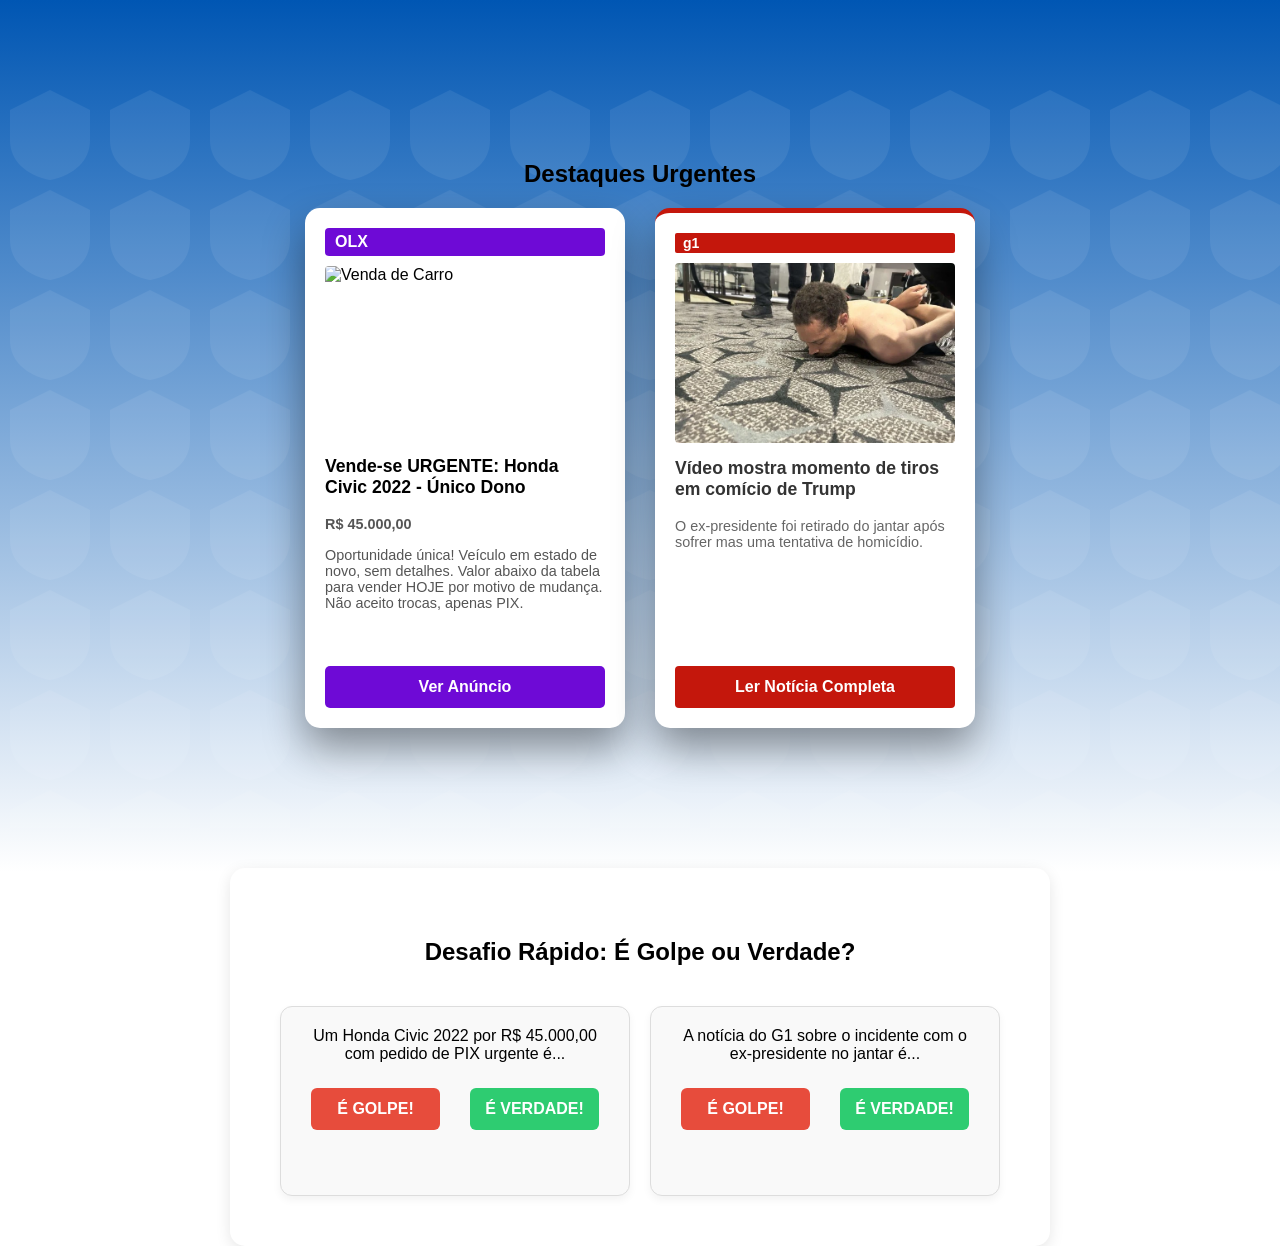
==== quiz.html @ 867a45e5 "Add files via upload Adicionando pagina de alerta e renomeando quiz." ====
<!DOCTYPE html>
<html lang="pt-br">
    <head>
        <meta charset="UTF-8">
        <title>Mentes em Ação</title>
        <link rel="stylesheet"
        href="pagina.css"
    </head>
    <body>
       <section class="propaganda">
    <h2>Destaques Urgentes</h2>
    
    <div class="container-cards">
        <div class="card">
    <div class="tag-olx">OLX</div>
    
    <img src="https://images.unsplash.com/photo-1541899481282-d53bffe3c35d?w=400" alt="Venda de Carro">

    <div class="conteudo-card">
        <h3>Vende-se URGENTE: Honda Civic 2022 - Único Dono</h3>
        <p class="preco-golpe">R$ 45.000,00</p> 
        <p>Oportunidade única! Veículo em estado de novo, sem detalhes. Valor abaixo da tabela para vender HOJE por motivo de mudança. Não aceito trocas, apenas PIX.</p>
    </div>
    <a href="https://www.olx.com.br/autos-e-pecas/carros-vans-e-utilitarios" target="_blank" class="botao-personalizado btn-roxo">Ver Anúncio</a>
    
</div>
        <div class="card noticia-g1">
    <div class="tag-g1">g1</div>
            <img src="trump.jpg">
    
    <div class="conteudo-card">
        <h3>Vídeo mostra momento de tiros em comício de Trump</h3>
        <p>O ex-presidente foi retirado do jantar após sofrer mas uma tentativa de homicídio.</p>
    </div>

   <a href="https://g1.globo.com/mundo/noticia/2026/04/27/atirador-que-abriu-fogo-em-jantar-com-trump-e-formalmente-acusado-de-tentar-matar-presidente-dos-eua.ghtml" target="_blank" class="botao-g1">
    Ler Notícia Completa
</a>
</div>
    
</section>
<section class="quiz-interativo">
    <h2>Desafio Rápido: É Golpe ou Verdade?</h2>
    
    <div class="quiz-container">
        <div class="quiz-item">
            <p>Um Honda Civic 2022 por R$ 45.000,00 com pedido de PIX urgente é...</p>
            <div class="botoes-quiz">
                <button onclick="verificar(1, true)" class="btn-quiz golpe">É GOLPE!</button>
                <button onclick="verificar(1, false)" class="btn-quiz verdade">É VERDADE!</button>
            </div>
            <p id="resultado-1" class="msg-feedback"></p>
        </div>

        <div class="quiz-item">
            <p>A notícia do G1 sobre o incidente com o ex-presidente no jantar é...</p>
            <div class="botoes-quiz">
                <button onclick="verificar(2, false)" class="btn-quiz golpe">É GOLPE!</button>
                <button onclick="verificar(2, true)" class="btn-quiz verdade">É VERDADE!</button>
            </div>
            <p id="resultado-2" class="msg-feedback"></p>
        </div>
    </div>
</section>

<script>
function verificar(pergunta, acertou) {
    const campo = document.getElementById('resultado-' + pergunta);
    if (acertou) {
        campo.innerHTML = "✅ **Acertou!** Ótima análise.";
        campo.style.color = "green";
    } else {
        campo.innerHTML = "❌ **Cuidado!** Verifique os sinais novamente.";
        campo.style.color = "red";
    }
}
</script>




    </body>
</html>
---- pagina.css ----
/* 1. Configuração de reset (topo do arquivo) */
* {
    margin: 0;
    padding: 0;
    box-sizing: border-box;
    font-family: Arial, sans-serif;
}

/* 2. O fundo azul com branco e centralização */
body {
    width: 100%;
    min-height: 100vh;
    background: linear-gradient(180deg, #0056b3 0%, #ffffff 70%) no-repeat;
    display: flex;
    flex-direction: column;
    align-items: center;
    padding-top: 80px; 
}
/* Essa é a parte que faltava para colocar um do lado do outro */
.container-cards {
    display: flex;           /* Ativa o alinhamento flexível */
    flex-direction: row;     /* Força a ficar em linha (lado a lado) */
    justify-content: center; /* Centraliza o par de cards na tela */
    align-items: flex-start; /* Alinha os cards pelo topo */
    gap: 30px;               /* Cria o espaço entre um card e outro */
    flex-wrap: wrap;         /* Se a tela diminuir, um vai para baixo do outro */
    width: 100%;
    max-width: 1200px;       /* Evita que fiquem muito longe em telas enormes */
    margin: 20px auto;       /* Centraliza o bloco todo */
}
/* 3. Estilo dos Cards */
.card {
    background-color: white;
    border-radius: 8px;
    width: 320px;
    /* Altura fixa para os dois cards serem idênticos */
    height: 520px; 
    padding: 20px;
    box-shadow: 0 15px 35px rgba(0,0,0,0.2);
    
    /* O segredo para alinhar tudo dentro */
    display: flex;
    flex-direction: column;
}

.card img {
    width: 100%;
    height: 180px;
    object-fit: cover;
    border-radius: 4px;
    margin-bottom: 10px;
}

.card h3 {
    font-size: 1.1rem;
    margin-bottom: 10px;
    /* Define um espaço fixo para o título */
    min-height: 50px; 
}

.card p {
    font-size: 0.9rem;
    color: #555;
    /* Faz o texto ocupar o espaço que sobrar, empurrando o botão */
    flex-grow: 1; 
    margin-bottom: 15px;
}

.botao-personalizado {
    display: block;
    width: 100%;
    padding: 12px 0;
    text-decoration: none;
    border-radius: 5px;
    font-weight: bold;
    text-align: center;
    /* Garante que o botão fique sempre no final */
    margin-top: auto; 
}

/* 5. Cores dos botões */
.btn-roxo { 
    background-color: #6e0ad6; 
    color: white !important; 
}

.btn-azul { 
    background-color: #0056b3; 
    color: white !important; 
}
/* Estilo específico para o Card do G1 */
.noticia-g1 {
    border-top: 5px solid #c4170c !important; /* Linha vermelha clássica do G1 */
}

.tag-g1 {
    background-color: #c4170c;
    color: white;
    font-weight: bold;
    font-size: 14px;
    padding: 2px 8px;
    display: inline-block;
    margin-bottom: 10px;
    border-radius: 2px;
}

.botao-g1 {
    display: block;
    width: 100%;
    padding: 12px;
    background-color: #c4170c; /* Vermelho G1 */
    color: white !important;
    text-decoration: none;
    font-weight: bold;
    text-align: center;
    border-radius: 4px;
    margin-top: auto;
    transition: background 0.3s;
}

.botao-g1:hover {
    background-color: #a3130a;
}

/* Garante que o título do G1 seja preto e sério */
.noticia-g1 h3 {
    color: #333;
    font-size: 1.1rem;
    text-align: left;
    margin-top: 5px;
}

.noticia-g1 p {
    text-align: left;
    color: #666;
}
.preco-golpe {
    color: #2ecc71;
    font-size: 1.5rem;
    font-weight: bold;
    margin: 10px 0;
}

/* Estilo para a tag da OLX se você ainda não tiver */
.tag-olx {
    background-color: #6E0AD6; /* Roxo clássico da OLX */
    color: white;
    padding: 5px 10px;
    display: inline-block;
    border-radius: 4px;
    font-weight: bold;
    margin-bottom: 10px;
}
.quiz-interativo {
    background-color: #ffffff;
    padding: 30px;
    margin-top: 40px;
    border-radius: 15px;
    text-align: center;
    box-shadow: 0 4px 15px rgba(0,0,0,0.1);
}

.btn-quiz {
    padding: 15px 25px;
    margin: 10px;
    border: none;
    border-radius: 8px;
    font-weight: bold;
    cursor: pointer;
    font-size: 1rem;
    transition: 0.3s;
}

.golpe { background-color: #e74c3c; color: white; }
.verdade { background-color: #2ecc71; color: white; }

.btn-quiz:hover { transform: scale(1.1); }

#resultado-quiz {
    margin-top: 20px;
    font-size: 1.1rem;
    min-height: 30px;
}
/* Organiza o título do Quiz */
.quiz-interativo h2 {
    margin-top: 40px;
    margin-bottom: 20px;
}

/* Coloca as perguntas lado a lado */
.quiz-container {
    display: flex;
    justify-content: center;
    gap: 20px;
    flex-wrap: wrap; /* Para não quebrar no celular */
    padding: 20px;
}

/* Estilo de cada "card" de pergunta */
.quiz-item {
    background: #f9f9f9;
    border: 1px solid #ddd;
    border-radius: 12px;
    padding: 20px;
    width: 350px; /* Tamanho fixo para ficarem iguais */
    box-shadow: 0 4px 8px rgba(0,0,0,0.05);
    display: flex;
    flex-direction: column;
    justify-content: space-between;
}

/* Alinha os botões dentro do card */
.botoes-quiz {
    display: flex;
    gap: 10px;
    justify-content: center;
    margin-top: 15px;
}

/* Deixa os botões com o mesmo tamanho */
.btn-quiz {
    flex: 1;
    padding: 12px;
    border: none;
    border-radius: 6px;
    font-weight: bold;
    cursor: pointer;
    transition: 0.3s;
}

.msg-feedback {
    margin-top: 15px;
    font-size: 0.9rem;
    min-height: 20px; /* Evita que o card mude de tamanho ao aparecer o texto */
}
.selo-seguranca {
    position: absolute;
    top: 10px;
    right: 10px;
    padding: 5px 10px;
    border-radius: 20px;
    font-size: 0.8rem;
    font-weight: bold;
    color: white;
    display: flex;
    align-items: center;
    gap: 5px;
}

.alerta { background-color: #e74c3c; /* Vermelho */ }
.verificado { background-color: #2ecc71; /* Verde */ }

/* Precisa adicionar isso no seu .card para o selo ficar no lugar certo */
.card {
    position: relative;
    /* ... o resto do seu CSS do card ... */
}
.propaganda {
    width: 100%;
    padding: 80px 20px;
    display: flex;
    flex-direction: column;
    align-items: center;

    /* FUNDO MODERNO: Um gradiente que vai do azul escuro para o roxo sutil */
    background: linear-gradient(135deg, #1a2a6c, #b21f1f, #fdbb2d); /* Opção colorida */
    /* OU esta opção mais "Cyber": */
    background: linear-gradient(180deg, #0f0c29 0%, #302b63 50%, #24243e 100%);
    
    /* Recalocando os ícones de escudo sobre o gradiente */
    background-image: url("data:image/svg+xml,%3Csvg xmlns='http://www.w3.org/2000/svg' width='100' height='100' viewBox='0 0 100 100'%3E%3Cg fill='%23ffffff' fill-opacity='0.07'%3E%3Cpath d='M50 10L10 30v30c0 20 15 35 40 40 25-5 40-20 40-40V30L50 10z'/%3E%3C/g%3E%3C/svg%3E");
}

.card {
    background-color: #ffffff;
    border-radius: 15px;
    /* Sombra mais forte para o card "saltar" do fundo escuro */
    box-shadow: 0 20px 40px rgba(0,0,0,0.4); 
    border: none;
}
.container-entrada {
    max-width: 800px;
    margin: 50px auto;
    padding: 30px;
    background-color: white;
    border-radius: 15px;
    box-shadow: 0 4px 15px rgba(0,0,0,0.2);
    text-align: center;
    font-family: 'Segoe UI', Tahoma, Geneva, Verdana, sans-serif;
}

.alerta-box {
    background-color: #fff3cd;
    border-left: 6px solid #ffecb5;
    margin: 20px 0;
    padding: 15px;
    color: #856404;
}

.botao-proximo {
    display: inline-block;
    padding: 15px 30px;
    background-color: #004a8d;
    color: white;
    text-decoration: none;
    border-radius: 5px;
    font-weight: bold;
    font-size: 18px;
    margin-top: 20px;
    transition: background 0.3s;
}

.botao-proximo:hover {
    background-color: #003366;
}
.frase-alerta {
    color: #d9534f; /* Um vermelho de alerta, mas elegante */
    font-style: italic;
    font-size: 1.4rem;
    margin-top: 10px;
    border-bottom: 2px solid #d9534f;
    display: inline-block;
    padding-bottom: 5px;
}
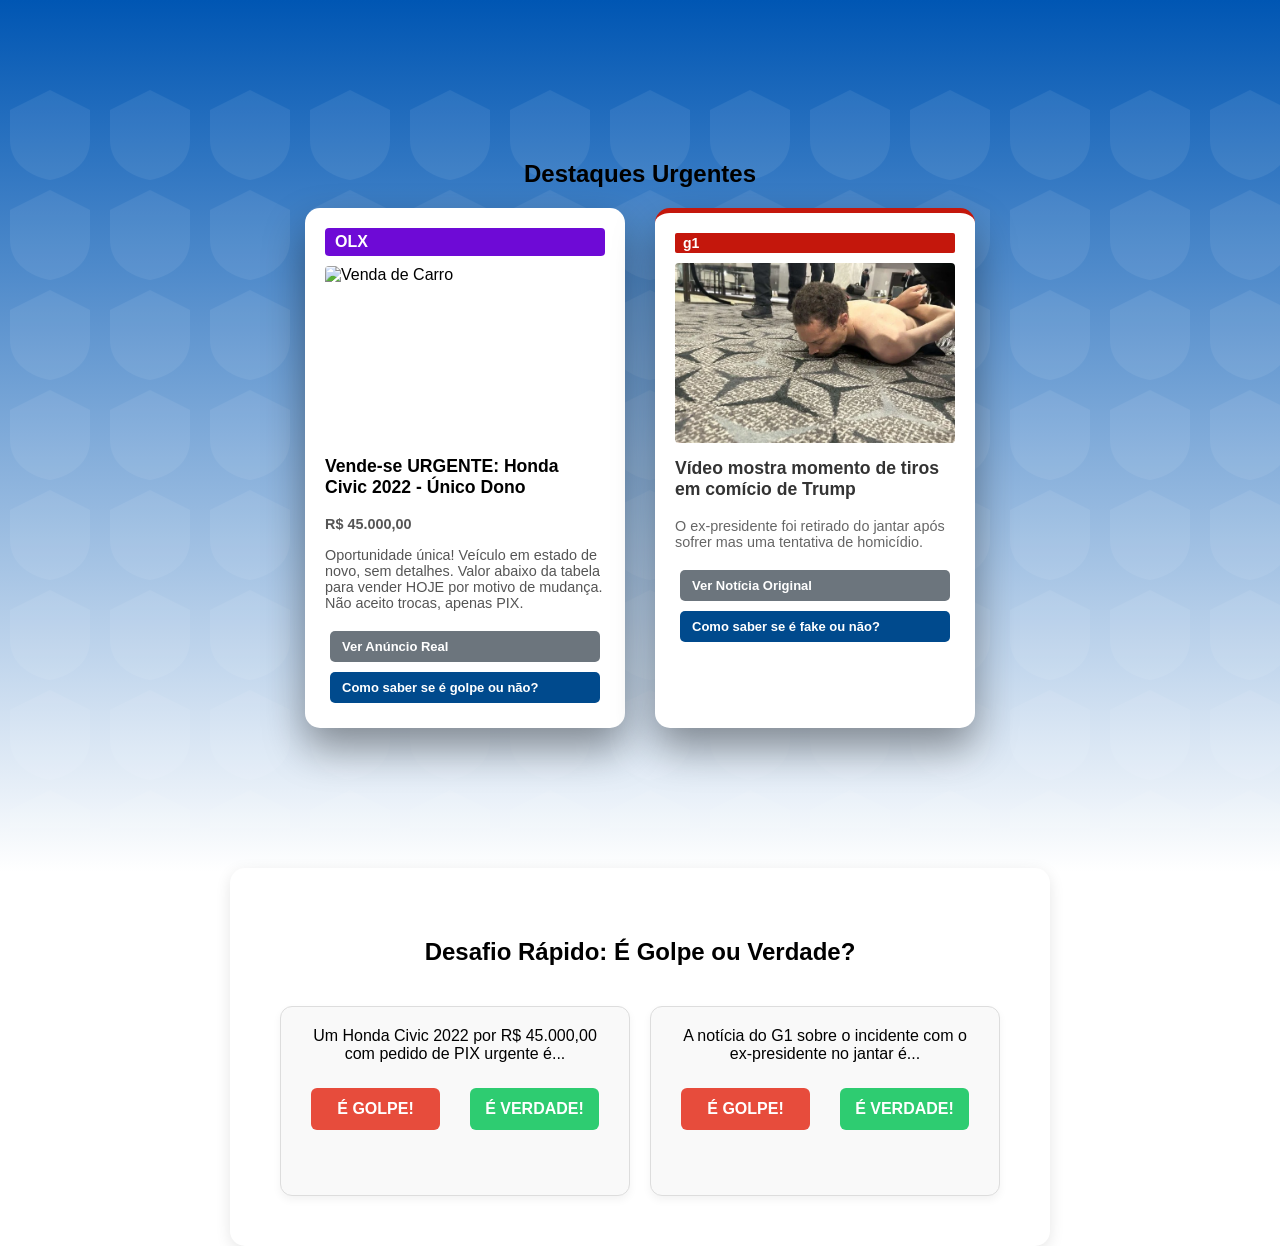
==== commit 3d925bbc: "Add files via upload versão final.fluxo mentes em ação." ====
--- a/quiz.html
+++ b/quiz.html
@@ -21,7 +21,8 @@
         <p class="preco-golpe">R$ 45.000,00</p> 
         <p>Oportunidade única! Veículo em estado de novo, sem detalhes. Valor abaixo da tabela para vender HOJE por motivo de mudança. Não aceito trocas, apenas PIX.</p>
     </div>
-    <a href="https://www.olx.com.br/autos-e-pecas/carros-vans-e-utilitarios" target="_blank" class="botao-personalizado btn-roxo">Ver Anúncio</a>
+    <a href="COLE_O_LINK_DA_OLX_AQUI" target="_blank" class="botao-exemplo">Ver Anúncio Real</a>
+<a href="explica.html" class="botao-analise">Como saber se é golpe ou não?</a>
     
 </div>
         <div class="card noticia-g1">
@@ -33,9 +34,8 @@
         <p>O ex-presidente foi retirado do jantar após sofrer mas uma tentativa de homicídio.</p>
     </div>
 
-   <a href="https://g1.globo.com/mundo/noticia/2026/04/27/atirador-que-abriu-fogo-em-jantar-com-trump-e-formalmente-acusado-de-tentar-matar-presidente-dos-eua.ghtml" target="_blank" class="botao-g1">
-    Ler Notícia Completa
-</a>
+   <a href="LINK_DA_NOTICIA_AQUI" target="_blank" class="botao-exemplo">Ver Notícia Original</a>
+<a href="explica.html" class="botao-analise">Como saber se é fake ou não?</a>
 </div>
     
 </section>
--- a/pagina.css
+++ b/pagina.css
@@ -321,4 +321,29 @@
     border-bottom: 2px solid #d9534f;
     display: inline-block;
     padding-bottom: 5px;
+}
+/* Para os botões ficarem organizados nos cards */
+.botao-exemplo, .botao-analise {
+    display: inline-block;
+    padding: 8px 12px;
+    margin: 5px;
+    border-radius: 5px;
+    text-decoration: none;
+    font-weight: bold;
+    font-size: 13px;
+    transition: 0.3s;
+}
+
+.botao-exemplo {
+    background-color: #6c757d; /* Cinza */
+    color: white !important;
+}
+
+.botao-analise {
+    background-color: #004a8d; /* Azul */
+    color: white !important;
+}
+
+.botao-exemplo:hover, .botao-analise:hover {
+    filter: brightness(1.2);
 }
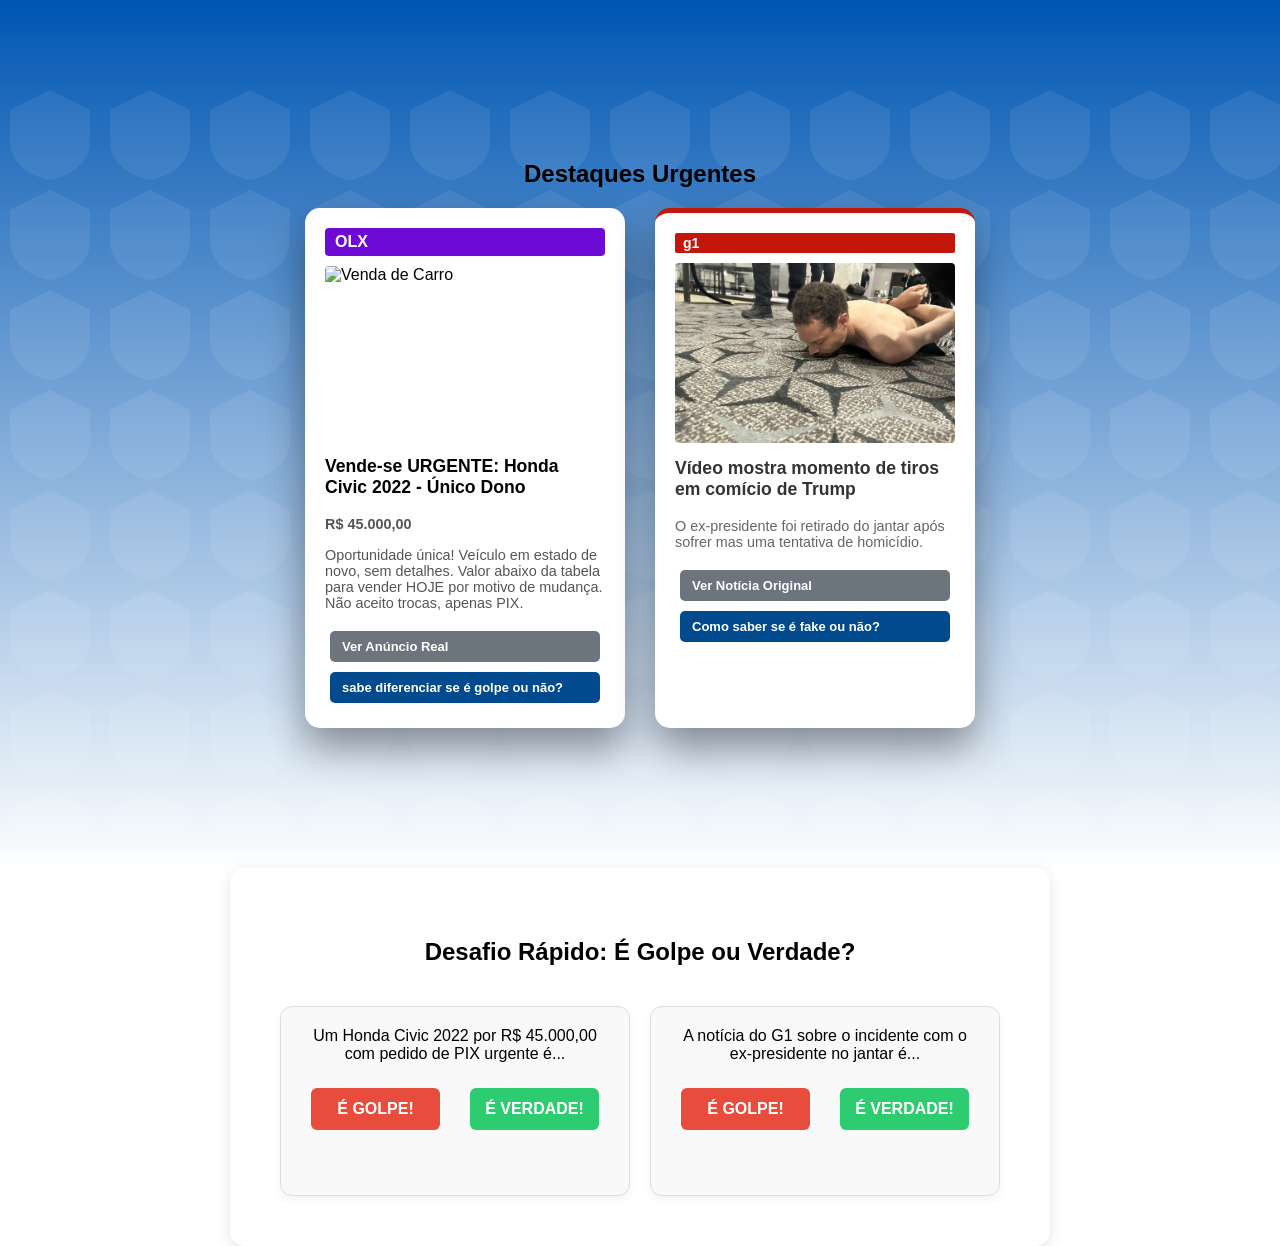
==== commit 75f56bb7: "Add files via upload versão final com os links funcionando." ====
--- a/quiz.html
+++ b/quiz.html
@@ -21,8 +21,8 @@
         <p class="preco-golpe">R$ 45.000,00</p> 
         <p>Oportunidade única! Veículo em estado de novo, sem detalhes. Valor abaixo da tabela para vender HOJE por motivo de mudança. Não aceito trocas, apenas PIX.</p>
     </div>
-    <a href="COLE_O_LINK_DA_OLX_AQUI" target="_blank" class="botao-exemplo">Ver Anúncio Real</a>
-<a href="explica.html" class="botao-analise">Como saber se é golpe ou não?</a>
+    <a href="https://www.olx.com.br/autos-e-pecas/carros-vans-e-utilitarios" target="_blank" class="botao-exemplo">Ver Anúncio Real</a>
+<a href="explica.html" class="botao-analise">sabe diferenciar se é golpe ou não?</a>
     
 </div>
         <div class="card noticia-g1">
@@ -34,7 +34,7 @@
         <p>O ex-presidente foi retirado do jantar após sofrer mas uma tentativa de homicídio.</p>
     </div>
 
-   <a href="LINK_DA_NOTICIA_AQUI" target="_blank" class="botao-exemplo">Ver Notícia Original</a>
+  <a href="https://g1.globo.com/mundo/noticia/2026/04/27/atirador-que-abriu-fogo-em-jantar-com-trump-e-formalmente-acusado-de-tentar-matar-presidente-dos-eua.ghtml" target="_blank" class="botao-exemplo">Ver Notícia Original</a>
 <a href="explica.html" class="botao-analise">Como saber se é fake ou não?</a>
 </div>
     
